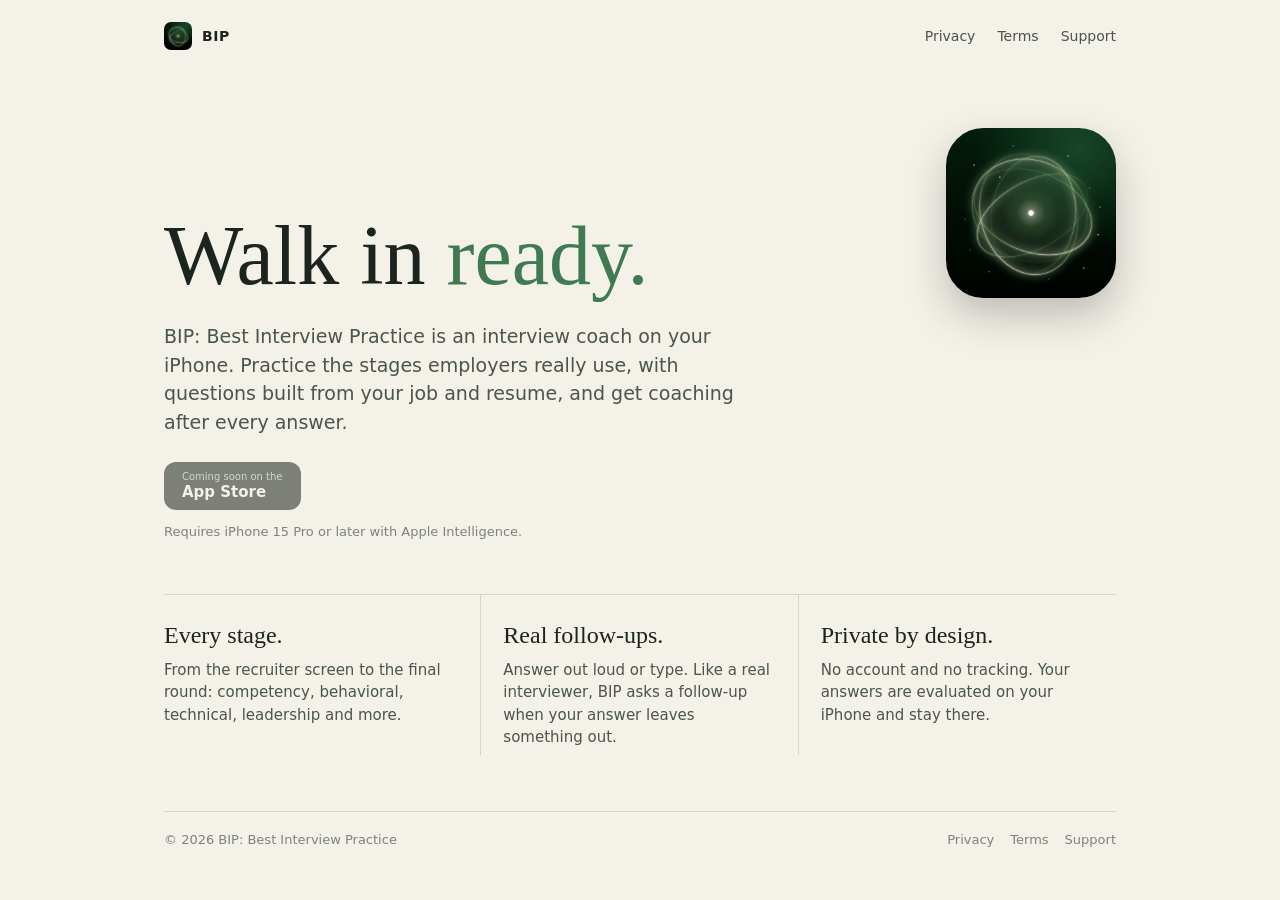
==== index.html @ bb91e9df "BIP website: home, privacy, terms, support" ====
<!doctype html>
<html lang="en">
<head>
<meta charset="utf-8">
<meta name="viewport" content="width=device-width, initial-scale=1">
<title>BIP: Best Interview Practice</title>
<meta name="description" content="An interview coach on your iPhone. Practice every interview stage for your own job and resume, with coaching after every answer.">
<link rel="icon" type="image/png" href="favicon.png">
<link rel="apple-touch-icon" href="apple-touch-icon.png">
<link rel="stylesheet" href="style.css">
</head>
<body>
<div class="wrap">
<nav><a class="brand" href="./"><img src="favicon.png" alt="">BIP</a><div class="links"><a href="privacy.html">Privacy</a><a href="terms.html">Terms</a><a href="support.html">Support</a></div></nav>
<main>
<div class="hero"><h1>Walk in <em>ready.</em></h1><img src="icon.png" alt="The BIP app icon: rings of light around a bright core"></div>
<p class="sub">BIP: Best Interview Practice is an interview coach on your iPhone. Practice the stages employers really use, with questions built from your job and resume, and get coaching after every answer.</p>
<span class="badge soon" aria-disabled="true"><small>Coming soon on the</small>App Store</span>
<div class="req">Requires iPhone 15 Pro or later with Apple Intelligence.</div>
<div class="three">
<div><h3>Every stage.</h3><p>From the recruiter screen to the final round: competency, behavioral, technical, leadership and more.</p></div>
<div><h3>Real follow-ups.</h3><p>Answer out loud or type. Like a real interviewer, BIP asks a follow-up when your answer leaves something out.</p></div>
<div><h3>Private by design.</h3><p>No account and no tracking. Your answers are evaluated on your iPhone and stay there.</p></div>
</div>
</main>
<footer><div>© 2026 BIP: Best Interview Practice</div><div><a href="privacy.html">Privacy</a><a href="terms.html">Terms</a><a href="support.html">Support</a></div></footer>
</div>
</body>
</html>
---- style.css ----
:root{--paper:#f4f1e8;--ink:#1b241e;--ink2:#4a554d;--ink3:#7a847d;--green:#3f7a52;--line:#d9d4c6}
*{box-sizing:border-box}
html{-webkit-text-size-adjust:100%}
body{margin:0;background:var(--paper);color:var(--ink);font-family:-apple-system,BlinkMacSystemFont,"Segoe UI",system-ui,sans-serif;line-height:1.5}
.serif,h1,h2,h3{font-family:"New York","Iowan Old Style",Georgia,"Times New Roman",serif;font-weight:400}
a{color:var(--green)}
.wrap{max-width:1000px;margin:0 auto;padding:0 24px}
nav{display:flex;align-items:center;justify-content:space-between;padding:22px 0;font-size:14px}
nav .brand{font-weight:600;letter-spacing:.5px;color:var(--ink);text-decoration:none;display:flex;align-items:center;gap:10px}
nav .brand img{width:28px;height:28px;border-radius:7px}
nav .links a{color:var(--ink2);text-decoration:none;margin-left:22px}
nav .links a:hover{color:var(--ink)}
.hero{display:flex;align-items:flex-end;gap:32px;padding:56px 0 18px}
.hero h1{font-size:clamp(48px,9vw,84px);line-height:1;margin:0;flex:1}
.hero h1 em{color:var(--green);font-style:normal}
.hero img{width:clamp(110px,18vw,170px);height:auto;border-radius:22%;box-shadow:0 18px 40px rgba(27,36,30,.25)}
.sub{font-size:clamp(17px,2.2vw,19px);color:var(--ink2);max-width:600px;margin:6px 0 0}
.badge{display:inline-flex;flex-direction:column;margin-top:26px;background:var(--ink);color:var(--paper);border-radius:12px;padding:9px 18px;font-size:15px;font-weight:600;text-decoration:none;line-height:1.2}
.badge small{font-size:10px;font-weight:400;color:#b9c2bb}
.badge.soon{opacity:.55;cursor:default}
.req{font-size:13px;color:var(--ink3);margin-top:12px}
.three{display:grid;grid-template-columns:repeat(3,1fr);margin-top:52px;border-top:1px solid var(--line)}
.three div{padding:22px 22px 6px 0;border-right:1px solid var(--line)}
.three div+div{padding-left:22px}
.three div:last-child{border-right:0}
.three h3{font-size:24px;margin:0 0 6px}
.three p{font-size:15px;color:var(--ink2);margin:0}
footer{display:flex;justify-content:space-between;flex-wrap:wrap;gap:10px;font-size:13px;color:var(--ink3);margin-top:56px;border-top:1px solid var(--line);padding:18px 0 40px}
footer a{color:var(--ink3);text-decoration:none;margin-left:16px}
footer a:first-child{margin-left:0}
.doc{max-width:700px;padding:30px 0 10px}
.doc h1{font-size:clamp(40px,7vw,58px);line-height:1.05;margin:10px 0 8px}
.doc .meta{color:var(--ink3);font-size:14px;margin:0 0 26px}
.doc h2{font-size:26px;margin:34px 0 8px}
.doc p,.doc li{font-size:16.5px;color:var(--ink2)}
.doc ul{padding-left:20px}
.doc li{margin:6px 0}
.doc strong{color:var(--ink)}
@media (max-width:700px){
 nav .links a{margin-left:14px}
 .hero{flex-direction:column-reverse;align-items:flex-start;gap:22px;padding-top:30px}
 .three{grid-template-columns:1fr}
 .three div,.three div+div{border-right:0;border-bottom:1px solid var(--line);padding:18px 0}
 .three div:last-child{border-bottom:0}
 footer{flex-direction:column}
 footer div:last-child a:first-child{margin-left:0}
}
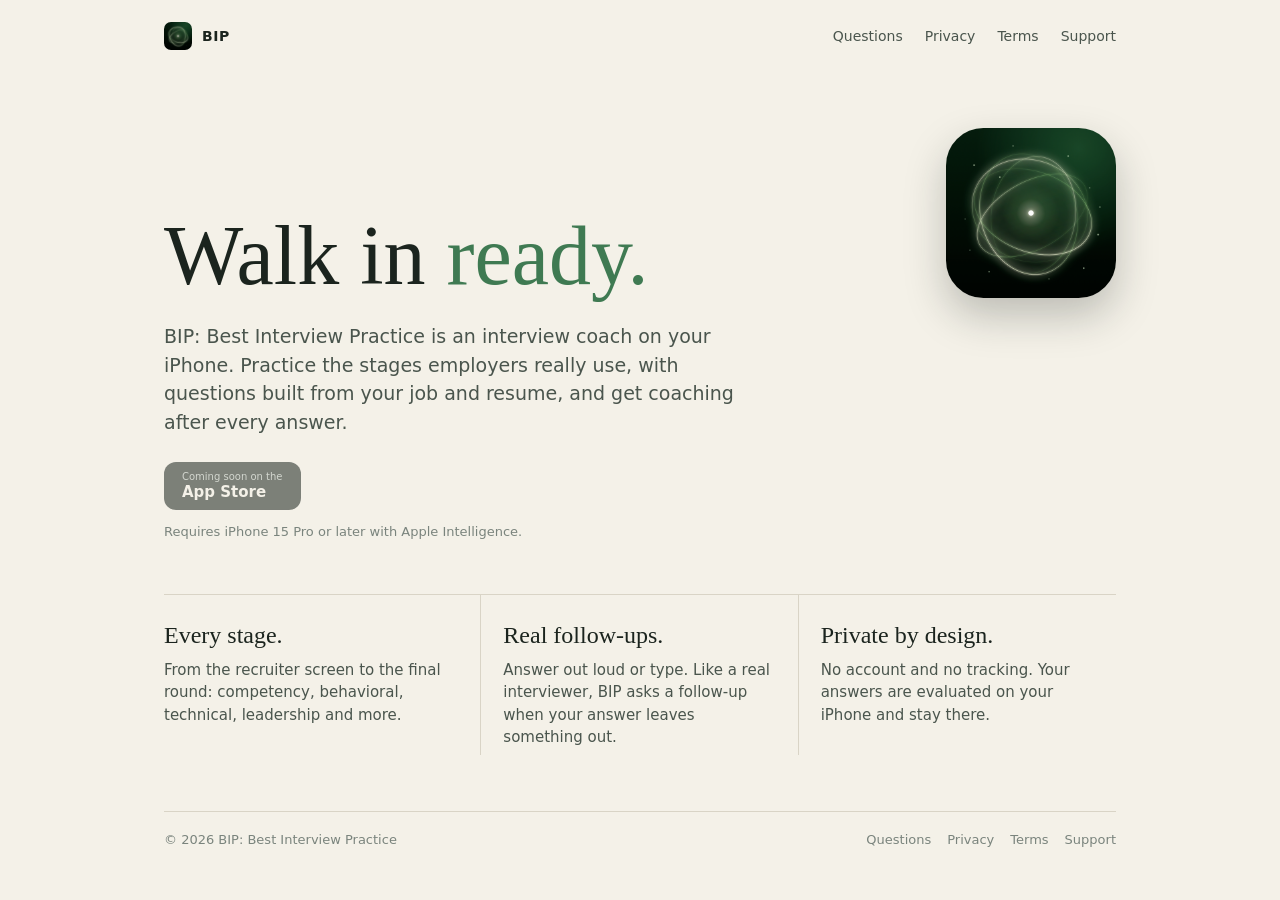
==== commit abd26785: "Add a Questions page (FAQ) and link it from every page" ====
--- a/index.html
+++ b/index.html
@@ -11,7 +11,7 @@
 </head>
 <body>
 <div class="wrap">
-<nav><a class="brand" href="./"><img src="favicon.png" alt="">BIP</a><div class="links"><a href="privacy.html">Privacy</a><a href="terms.html">Terms</a><a href="support.html">Support</a></div></nav>
+<nav><a class="brand" href="./"><img src="favicon.png" alt="">BIP</a><div class="links"><a href="questions.html">Questions</a><a href="privacy.html">Privacy</a><a href="terms.html">Terms</a><a href="support.html">Support</a></div></nav>
 <main>
 <div class="hero"><h1>Walk in <em>ready.</em></h1><img src="icon.png" alt="The BIP app icon: rings of light around a bright core"></div>
 <p class="sub">BIP: Best Interview Practice is an interview coach on your iPhone. Practice the stages employers really use, with questions built from your job and resume, and get coaching after every answer.</p>
@@ -23,7 +23,7 @@
 <div><h3>Private by design.</h3><p>No account and no tracking. Your answers are evaluated on your iPhone and stay there.</p></div>
 </div>
 </main>
-<footer><div>© 2026 BIP: Best Interview Practice</div><div><a href="privacy.html">Privacy</a><a href="terms.html">Terms</a><a href="support.html">Support</a></div></footer>
+<footer><div>© 2026 BIP: Best Interview Practice</div><div><a href="questions.html">Questions</a><a href="privacy.html">Privacy</a><a href="terms.html">Terms</a><a href="support.html">Support</a></div></footer>
 </div>
 </body>
 </html>
--- a/style.css
+++ b/style.css
@@ -36,7 +36,18 @@
 .doc ul{padding-left:20px}
 .doc li{margin:6px 0}
 .doc strong{color:var(--ink)}
+nav .links a[aria-current]{color:var(--ink)}
+.faq{padding:30px 0 10px}
+.faq h1{font-size:clamp(40px,7vw,58px);line-height:1.05;margin:10px 0 8px}
+.faq .lead{font-size:17px;color:var(--ink2);max-width:600px;margin:0}
+.qg{display:grid;grid-template-columns:190px 1fr;gap:30px;border-top:1px solid var(--line);margin-top:36px;padding-top:24px}
+.qg h2{font-family:-apple-system,BlinkMacSystemFont,"Segoe UI",system-ui,sans-serif;font-size:13px;font-weight:600;letter-spacing:1.4px;text-transform:uppercase;color:var(--ink3);margin:7px 0 0}
+.qa{margin-bottom:22px}
+.qa:last-child{margin-bottom:0}
+.qa h3{font-size:23px;line-height:1.25;margin:0 0 6px}
+.qa p{font-size:16.5px;color:var(--ink2);margin:0;max-width:640px}
 @media (max-width:700px){
+ nav{flex-wrap:wrap;row-gap:8px}
  nav .links a{margin-left:14px}
  .hero{flex-direction:column-reverse;align-items:flex-start;gap:22px;padding-top:30px}
  .three{grid-template-columns:1fr}
@@ -44,4 +55,9 @@
  .three div:last-child{border-bottom:0}
  footer{flex-direction:column}
  footer div:last-child a:first-child{margin-left:0}
+ .qg{grid-template-columns:1fr;gap:12px;margin-top:28px;padding-top:20px}
+ .qa h3{font-size:21px}
 }
+@media (max-width:420px){
+ nav .links a{margin-left:11px;font-size:13px}
+}
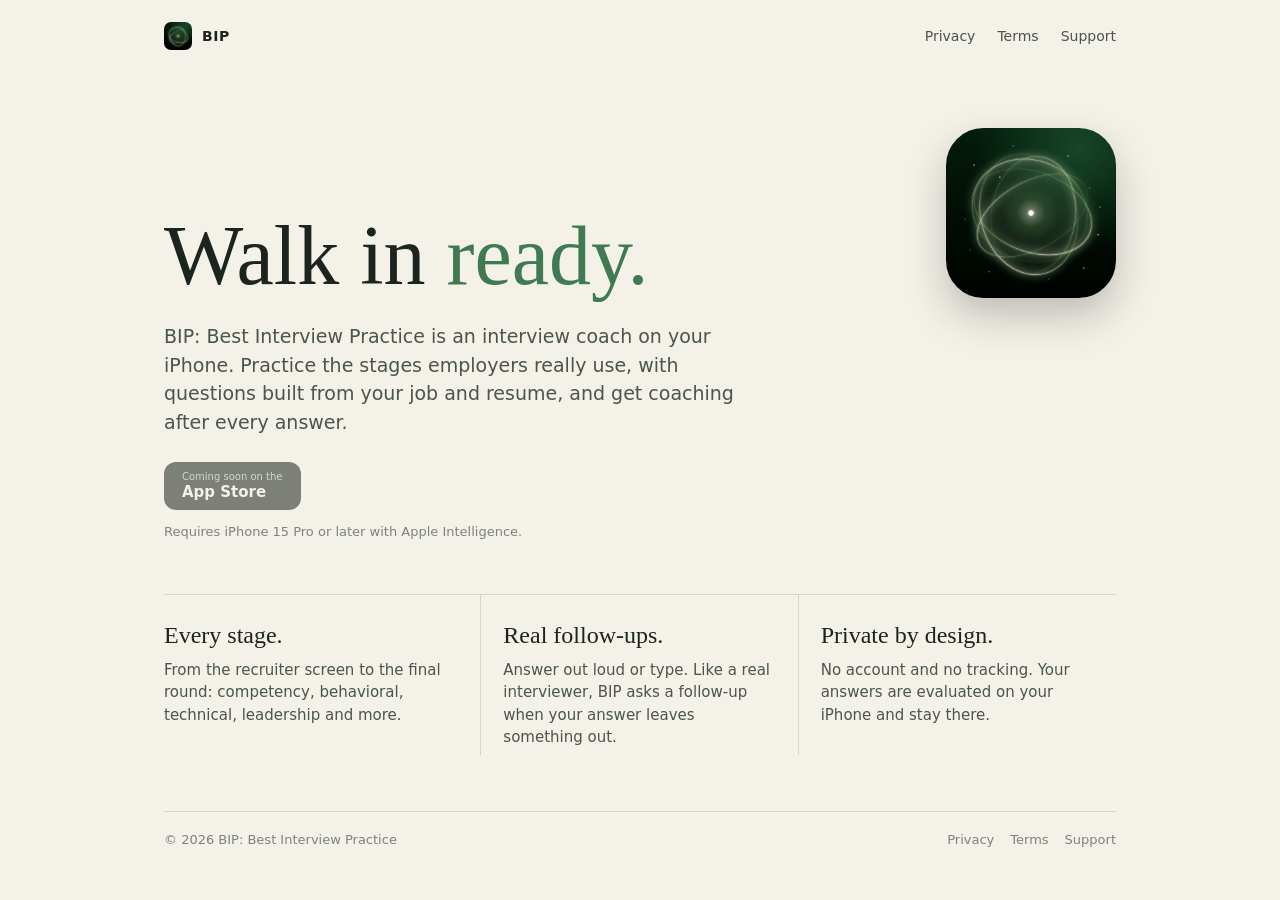
==== commit 37f002b5: "Remove the Questions page for now" ====
--- a/index.html
+++ b/index.html
@@ -11,7 +11,7 @@
 </head>
 <body>
 <div class="wrap">
-<nav><a class="brand" href="./"><img src="favicon.png" alt="">BIP</a><div class="links"><a href="questions.html">Questions</a><a href="privacy.html">Privacy</a><a href="terms.html">Terms</a><a href="support.html">Support</a></div></nav>
+<nav><a class="brand" href="./"><img src="favicon.png" alt="">BIP</a><div class="links"><a href="privacy.html">Privacy</a><a href="terms.html">Terms</a><a href="support.html">Support</a></div></nav>
 <main>
 <div class="hero"><h1>Walk in <em>ready.</em></h1><img src="icon.png" alt="The BIP app icon: rings of light around a bright core"></div>
 <p class="sub">BIP: Best Interview Practice is an interview coach on your iPhone. Practice the stages employers really use, with questions built from your job and resume, and get coaching after every answer.</p>
@@ -23,7 +23,7 @@
 <div><h3>Private by design.</h3><p>No account and no tracking. Your answers are evaluated on your iPhone and stay there.</p></div>
 </div>
 </main>
-<footer><div>© 2026 BIP: Best Interview Practice</div><div><a href="questions.html">Questions</a><a href="privacy.html">Privacy</a><a href="terms.html">Terms</a><a href="support.html">Support</a></div></footer>
+<footer><div>© 2026 BIP: Best Interview Practice</div><div><a href="privacy.html">Privacy</a><a href="terms.html">Terms</a><a href="support.html">Support</a></div></footer>
 </div>
 </body>
 </html>
--- a/style.css
+++ b/style.css
@@ -36,18 +36,7 @@
 .doc ul{padding-left:20px}
 .doc li{margin:6px 0}
 .doc strong{color:var(--ink)}
-nav .links a[aria-current]{color:var(--ink)}
-.faq{padding:30px 0 10px}
-.faq h1{font-size:clamp(40px,7vw,58px);line-height:1.05;margin:10px 0 8px}
-.faq .lead{font-size:17px;color:var(--ink2);max-width:600px;margin:0}
-.qg{display:grid;grid-template-columns:190px 1fr;gap:30px;border-top:1px solid var(--line);margin-top:36px;padding-top:24px}
-.qg h2{font-family:-apple-system,BlinkMacSystemFont,"Segoe UI",system-ui,sans-serif;font-size:13px;font-weight:600;letter-spacing:1.4px;text-transform:uppercase;color:var(--ink3);margin:7px 0 0}
-.qa{margin-bottom:22px}
-.qa:last-child{margin-bottom:0}
-.qa h3{font-size:23px;line-height:1.25;margin:0 0 6px}
-.qa p{font-size:16.5px;color:var(--ink2);margin:0;max-width:640px}
 @media (max-width:700px){
- nav{flex-wrap:wrap;row-gap:8px}
  nav .links a{margin-left:14px}
  .hero{flex-direction:column-reverse;align-items:flex-start;gap:22px;padding-top:30px}
  .three{grid-template-columns:1fr}
@@ -55,9 +44,4 @@
  .three div:last-child{border-bottom:0}
  footer{flex-direction:column}
  footer div:last-child a:first-child{margin-left:0}
- .qg{grid-template-columns:1fr;gap:12px;margin-top:28px;padding-top:20px}
- .qa h3{font-size:21px}
 }
-@media (max-width:420px){
- nav .links a{margin-left:11px;font-size:13px}
-}
